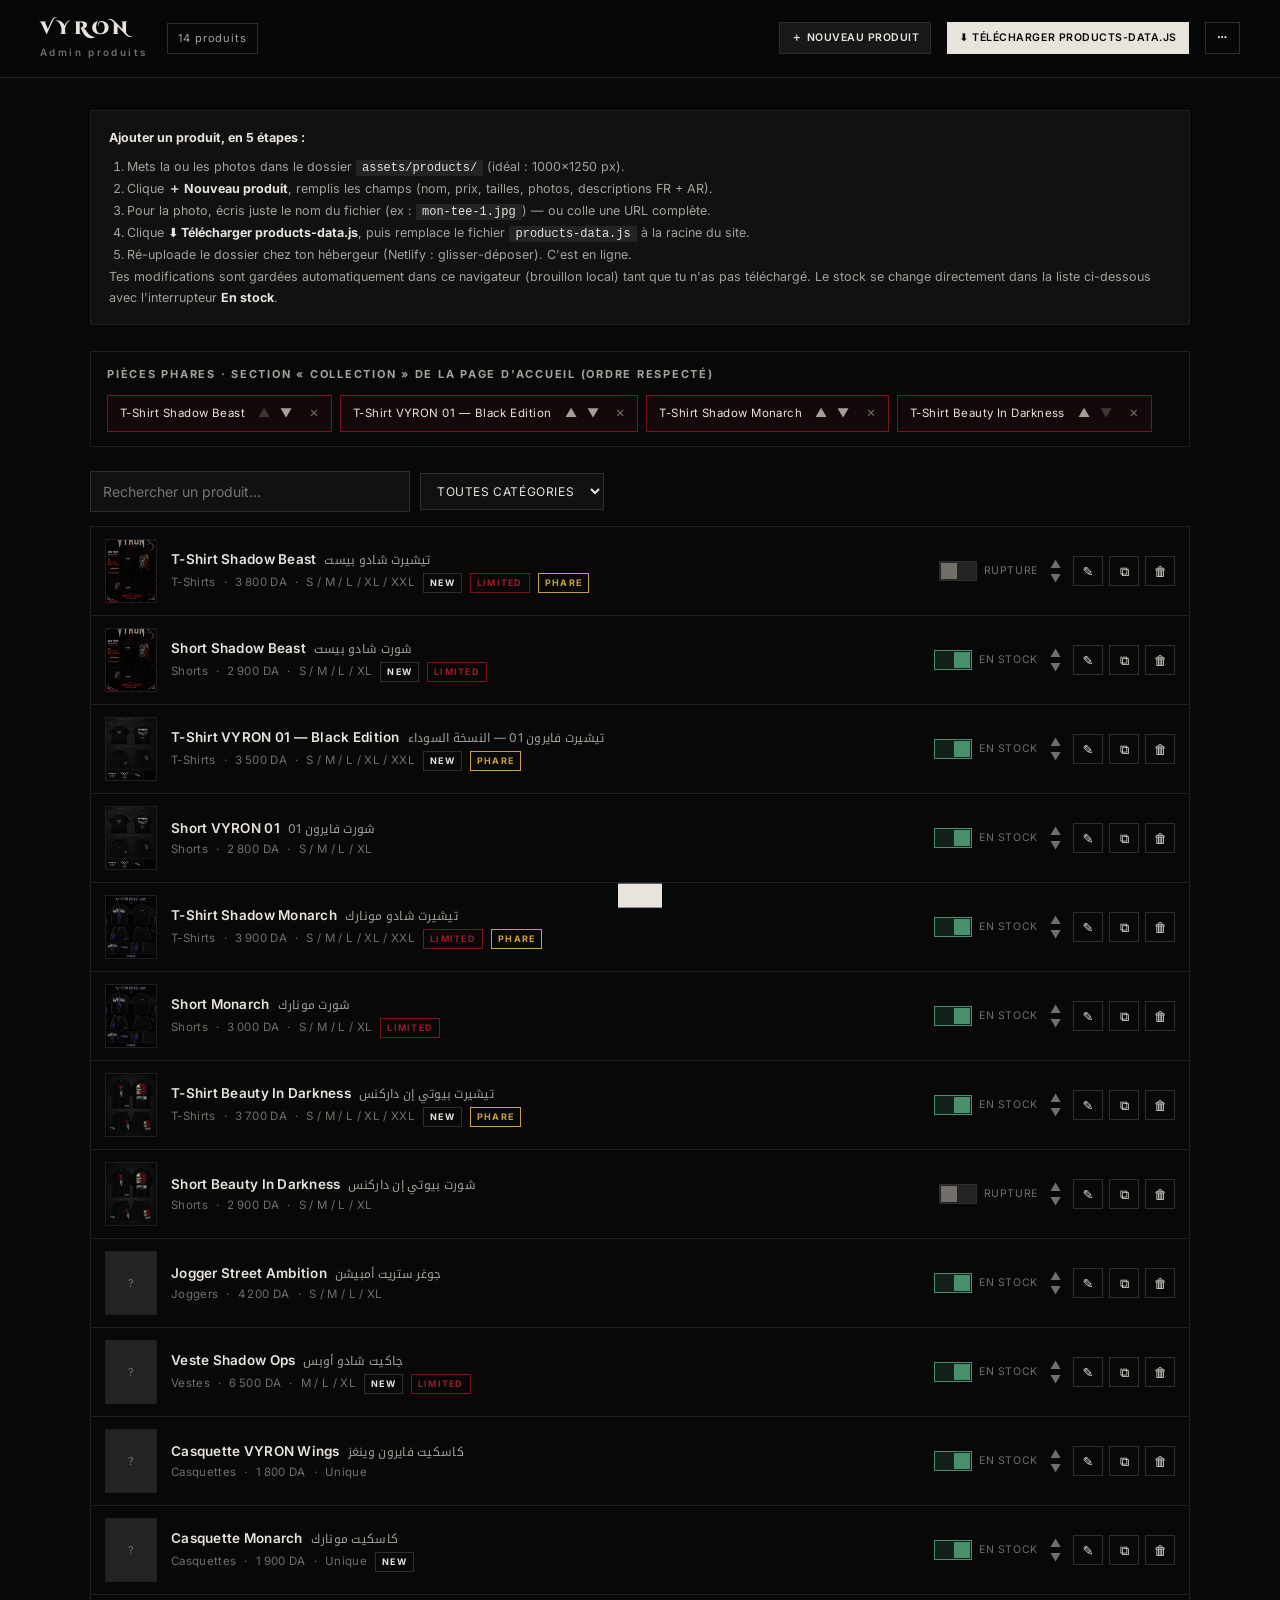
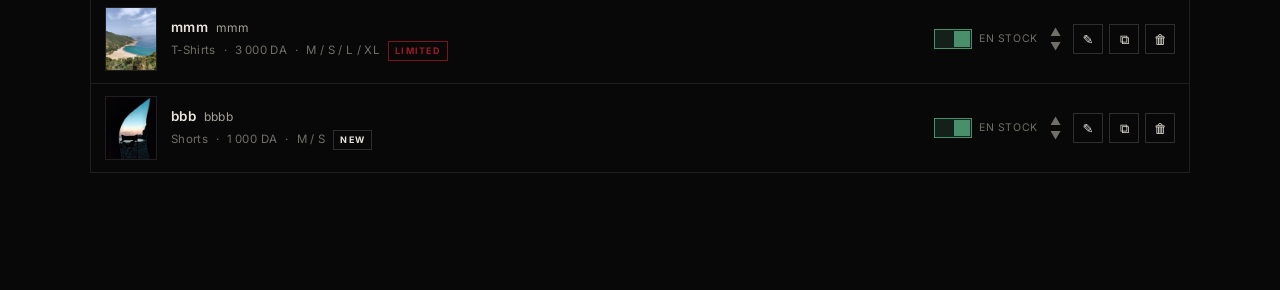
==== admin.html @ 7d384be3 "the first setup of our website" ====
<!DOCTYPE html>
<html lang="fr" dir="ltr">
<head>
<meta charset="UTF-8" />
<meta name="viewport" content="width=device-width, initial-scale=1.0" />
<meta name="robots" content="noindex, nofollow" />
<title>VYRON · Admin produits</title>
<link rel="preconnect" href="https://fonts.googleapis.com" />
<link rel="preconnect" href="https://fonts.gstatic.com" crossorigin />
<link href="https://fonts.googleapis.com/css2?family=Cinzel+Decorative:wght@900&family=Inter:wght@400;500;600;700&family=Noto+Kufi+Arabic:wght@400;600&display=swap" rel="stylesheet" />
<style>
:root{
  --black:#080808; --charcoal:#111; --charcoal-2:#181818; --charcoal-3:#232323;
  --line:#2e2e2e; --line-soft:#1f1f1f;
  --off-white:#e8e4dd; --dim:#a5a19a; --muted:#726f69;
  --blood:#7c1420; --blood-bright:#9b1b28;
  --ok:#4a8f6b; --warn:#c9a13b;
  --ease:cubic-bezier(.22,1,.36,1);
}
*,*::before,*::after{ box-sizing:border-box; margin:0; padding:0; }
body{ background:var(--black); color:var(--off-white); font-family:"Inter","Noto Kufi Arabic",system-ui,sans-serif; font-size:14px; line-height:1.55; -webkit-font-smoothing:antialiased; }
::-webkit-scrollbar{ width:10px; height:10px; }
::-webkit-scrollbar-track{ background:var(--black); }
::-webkit-scrollbar-thumb{ background:var(--charcoal-3); border:2px solid var(--black); }
a{ color:inherit; }
button{ font:inherit; color:inherit; cursor:pointer; background:none; border:none; }
input,select,textarea{ font:inherit; }
img{ display:block; max-width:100%; }

/* ---- boutons ---- */
.btn{ display:inline-flex; align-items:center; gap:8px; padding:10px 16px; border:1px solid var(--line); background:var(--charcoal-2); color:var(--off-white); font-size:12px; font-weight:600; letter-spacing:.06em; text-transform:uppercase; transition:border-color .2s, background .2s; white-space:nowrap; }
.btn:hover{ border-color:var(--blood-bright); }
.btn--solid{ background:var(--off-white); color:var(--black); border-color:var(--off-white); }
.btn--solid:hover{ background:var(--blood); border-color:var(--blood); color:#fff; }
.btn--blood{ background:var(--blood); border-color:var(--blood); color:#fff; }
.btn--blood:hover{ background:var(--blood-bright); border-color:var(--blood-bright); }
.btn--sm{ padding:7px 11px; font-size:10.5px; letter-spacing:.05em; }
.btn--ghost{ background:transparent; }
.btn:disabled{ opacity:.4; cursor:not-allowed; }

/* ---- header ---- */
.topbar{ position:sticky; top:0; z-index:20; display:flex; align-items:center; gap:16px; flex-wrap:wrap; padding:16px clamp(16px,4vw,40px); background:rgba(8,8,8,.96); border-bottom:1px solid var(--line-soft); }
.brand{ font-family:"Cinzel Decorative",serif; font-weight:900; letter-spacing:.22em; font-size:1.1rem; padding-right:.22em; }
.brand span{ font-family:"Inter",sans-serif; font-weight:600; font-size:.62rem; letter-spacing:.24em; color:var(--muted); display:block; margin-top:2px; }
.topbar .spacer{ flex:1; }
.count-chip{ font-size:11px; letter-spacing:.08em; color:var(--dim); border:1px solid var(--line); padding:6px 10px; }
.dirty-chip{ font-size:10.5px; letter-spacing:.06em; color:var(--warn); border:1px solid var(--warn); padding:6px 10px; display:none; }
.dirty-chip.show{ display:inline-block; }

.wrap{ max-width:1180px; margin:0 auto; padding:clamp(18px,3vw,32px) clamp(16px,4vw,40px) 120px; }

/* ---- callout ---- */
.help{ border:1px solid var(--line-soft); background:var(--charcoal); padding:16px 18px; margin-bottom:26px; font-size:12.5px; color:var(--dim); line-height:1.7; }
.help b{ color:var(--off-white); }
.help ol{ margin:8px 0 0 18px; }
.help code{ background:var(--charcoal-3); padding:1px 6px; font-size:12px; color:var(--off-white); }

/* ---- featured strip ---- */
.feat-panel{ border:1px solid var(--line-soft); padding:14px 16px; margin-bottom:24px; }
.feat-panel h2{ font-size:11px; letter-spacing:.16em; text-transform:uppercase; color:var(--dim); margin-bottom:12px; }
.feat-chips{ display:flex; flex-wrap:wrap; gap:8px; }
.feat-chip{ display:flex; align-items:center; gap:8px; border:1px solid var(--blood); background:rgba(124,20,32,.1); padding:6px 8px 6px 12px; font-size:11.5px; letter-spacing:.04em; }
.feat-chip .ord{ display:flex; }
.feat-chip .ord button{ padding:2px 5px; color:var(--dim); font-size:12px; }
.feat-chip .ord button:hover{ color:var(--off-white); }
.feat-chip .rm{ color:var(--muted); padding:2px 4px; }
.feat-chip .rm:hover{ color:var(--blood-bright); }
.feat-empty{ font-size:12px; color:var(--muted); }

/* ---- toolbar ---- */
.list-tools{ display:flex; gap:10px; flex-wrap:wrap; align-items:center; margin-bottom:14px; }
.list-tools input[type=search]{ flex:1; min-width:180px; max-width:320px; padding:9px 12px; background:var(--charcoal); border:1px solid var(--line); color:var(--off-white); }
.list-tools select{ padding:9px 12px; background:var(--charcoal); border:1px solid var(--line); color:var(--off-white); text-transform:uppercase; font-size:12px; letter-spacing:.05em; }
input:focus,select:focus,textarea:focus{ outline:none; border-color:var(--blood-bright); }

/* ---- product list ---- */
.plist{ display:flex; flex-direction:column; border:1px solid var(--line-soft); }
.prow{ display:grid; grid-template-columns:52px 1fr auto; gap:14px; align-items:center; padding:12px 14px; border-bottom:1px solid var(--line-soft); }
.prow:last-child{ border-bottom:none; }
.prow:hover{ background:var(--charcoal); }
.prow__thumb{ width:52px; height:64px; background:var(--charcoal-3); border:1px solid var(--line-soft); position:relative; overflow:hidden; display:flex; align-items:center; justify-content:center; }
.prow__thumb::after{ content:"?"; font-size:11px; color:var(--muted); }
.prow__thumb img{ position:absolute; inset:0; width:100%; height:100%; object-fit:cover; background:var(--charcoal-3); }
.prow__main{ min-width:0; }
.prow__name{ font-weight:600; font-size:13.5px; letter-spacing:.02em; }
.prow__name .ar{ color:var(--dim); font-weight:400; margin-left:8px; font-size:12px; }
.prow__meta{ font-size:11.5px; color:var(--muted); letter-spacing:.03em; margin-top:3px; display:flex; gap:8px; flex-wrap:wrap; align-items:center; }
.tagpill{ font-size:9px; letter-spacing:.14em; text-transform:uppercase; font-weight:700; padding:2px 6px; border:1px solid var(--line); }
.tagpill--new{ color:var(--off-white); }
.tagpill--lim{ color:var(--blood-bright); border-color:var(--blood); }
.tagpill--feat{ color:var(--warn); border-color:var(--warn); }
.prow__actions{ display:flex; align-items:center; gap:6px; }

/* stock toggle */
.stock{ display:inline-flex; align-items:center; gap:7px; font-size:10.5px; letter-spacing:.06em; text-transform:uppercase; color:var(--muted); user-select:none; }
.switch{ width:38px; height:20px; border:1px solid var(--line); background:var(--charcoal-3); position:relative; transition:background .2s, border-color .2s; flex-shrink:0; }
.switch::after{ content:""; position:absolute; top:1px; left:1px; width:16px; height:16px; background:var(--muted); transition:transform .2s, background .2s; }
.switch.on{ border-color:var(--ok); background:rgba(74,143,107,.18); }
.switch.on::after{ transform:translateX(18px); background:var(--ok); }

.reorder{ display:flex; flex-direction:column; }
.reorder button{ padding:1px 6px; color:var(--muted); font-size:11px; line-height:1.1; }
.reorder button:hover{ color:var(--off-white); }
.icon-btn{ width:30px; height:30px; display:inline-flex; align-items:center; justify-content:center; border:1px solid var(--line); font-size:13px; }
.icon-btn:hover{ border-color:var(--blood-bright); }
.icon-btn.danger:hover{ border-color:var(--blood-bright); color:var(--blood-bright); }

.empty-list{ padding:50px 20px; text-align:center; color:var(--muted); letter-spacing:.05em; }

/* ---- editor modal ---- */
.modal{ position:fixed; inset:0; z-index:40; background:rgba(0,0,0,.72); display:none; align-items:flex-start; justify-content:center; padding:clamp(10px,3vw,40px); overflow-y:auto; }
.modal.show{ display:flex; }
.sheet{ background:var(--charcoal); border:1px solid var(--line); width:100%; max-width:760px; }
.sheet__head{ position:sticky; top:0; z-index:2; display:flex; align-items:center; justify-content:space-between; padding:16px 20px; background:var(--charcoal); border-bottom:1px solid var(--line-soft); }
.sheet__head h2{ font-size:13px; letter-spacing:.12em; text-transform:uppercase; }
.sheet__body{ padding:20px; }
.sheet__foot{ position:sticky; bottom:0; display:flex; gap:10px; justify-content:flex-end; padding:14px 20px; background:var(--charcoal); border-top:1px solid var(--line); }

fieldset{ border:none; margin-bottom:22px; }
legend{ font-size:10.5px; letter-spacing:.16em; text-transform:uppercase; color:var(--blood-bright); font-weight:700; margin-bottom:12px; width:100%; padding-bottom:8px; border-bottom:1px solid var(--line-soft); }
.grid2{ display:grid; grid-template-columns:1fr 1fr; gap:14px; }
.f{ margin-bottom:12px; }
.f > label{ display:block; font-size:10.5px; letter-spacing:.1em; text-transform:uppercase; color:var(--dim); font-weight:600; margin-bottom:6px; }
.f > label .req{ color:var(--blood-bright); }
.f input[type=text],.f input[type=number],.f select,.f textarea{ width:100%; padding:10px 12px; background:var(--charcoal-2); border:1px solid var(--line); color:var(--off-white); }
.f textarea{ min-height:64px; resize:vertical; }
.f .hint{ font-size:11px; color:var(--muted); margin-top:5px; line-height:1.5; }
.f.rtl input,.f.rtl textarea{ direction:rtl; text-align:right; font-family:"Noto Kufi Arabic","Inter",sans-serif; }
.f.err input,.f.err select,.f.err textarea{ border-color:var(--blood); }
.f .errmsg{ display:none; color:var(--blood-bright); font-size:11px; margin-top:5px; }
.f.err .errmsg{ display:block; }

.chips{ display:flex; flex-wrap:wrap; gap:8px; }
.chip{ padding:8px 14px; border:1px solid var(--line); color:var(--dim); font-size:12px; font-weight:600; letter-spacing:.04em; }
.chip.on{ background:var(--off-white); color:var(--black); border-color:var(--off-white); }

.toggles{ display:flex; flex-wrap:wrap; gap:18px; }
.tg{ display:inline-flex; align-items:center; gap:9px; font-size:12px; letter-spacing:.03em; user-select:none; }

/* image rows */
.imgrow{ display:grid; grid-template-columns:64px 1fr auto; gap:12px; align-items:center; margin-bottom:10px; }
.imgrow__prev{ width:64px; height:80px; background:var(--charcoal-3); border:1px solid var(--line-soft); position:relative; overflow:hidden; display:flex; align-items:center; justify-content:center; flex-shrink:0; }
.imgrow__prev::after{ content:attr(data-ph); font-size:8.5px; color:var(--blood-bright); text-align:center; letter-spacing:.04em; padding:3px; }
.imgrow__prev img{ position:absolute; inset:0; width:100%; height:100%; object-fit:cover; background:var(--charcoal-3); }
.imgrow input{ width:100%; padding:9px 11px; background:var(--charcoal-2); border:1px solid var(--line); color:var(--off-white); }
.imgrow__ctrl{ display:flex; gap:4px; }

/* live preview card */
.preview{ border:1px solid var(--line-soft); padding:16px; margin-top:6px; }
.preview h3{ font-size:10px; letter-spacing:.16em; text-transform:uppercase; color:var(--muted); margin-bottom:12px; }
.pcard{ width:220px; border:1px solid var(--line-soft); background:var(--charcoal-2); }
.pcard__media{ aspect-ratio:4/5; overflow:hidden; background:var(--charcoal-3); position:relative; }
.pcard__media img{ width:100%; height:100%; object-fit:cover; filter:grayscale(.25) brightness(.85); }
.pcard__badges{ position:absolute; top:10px; left:10px; display:flex; flex-direction:column; gap:5px; }
.pcard__b{ font-size:8px; letter-spacing:.16em; text-transform:uppercase; font-weight:700; padding:4px 7px; background:var(--black); border:1px solid var(--line); }
.pcard__b.lim{ color:var(--blood-bright); border-color:var(--blood); }
.pcard__body{ padding:14px; }
.pcard__cat{ font-size:9px; letter-spacing:.2em; text-transform:uppercase; color:var(--blood-bright); font-weight:600; }
.pcard__name{ font-size:13px; letter-spacing:.04em; text-transform:uppercase; margin:6px 0; }
.pcard__price{ font-size:12.5px; color:var(--dim); }

/* toast */
.toast{ position:fixed; left:50%; bottom:26px; transform:translate(-50%,140%); z-index:60; background:var(--off-white); color:var(--black); padding:12px 22px; font-size:11px; font-weight:700; letter-spacing:.1em; text-transform:uppercase; transition:transform .4s var(--ease); }
.toast.show{ transform:translate(-50%,0); }
.toast.bad{ background:var(--blood-bright); color:#fff; }

/* validation modal */
.vmodal{ position:fixed; inset:0; z-index:50; background:rgba(0,0,0,.75); display:none; align-items:center; justify-content:center; padding:20px; }
.vmodal.show{ display:flex; }
.vbox{ background:var(--charcoal); border:1px solid var(--blood); max-width:460px; width:100%; padding:24px; }
.vbox h3{ font-size:13px; letter-spacing:.1em; text-transform:uppercase; color:var(--blood-bright); margin-bottom:14px; }
.vbox ul{ margin:0 0 18px 18px; font-size:12.5px; color:var(--dim); line-height:1.8; }

.menu-wrap{ position:relative; }
.menu{ position:absolute; right:0; top:calc(100% + 6px); background:var(--charcoal); border:1px solid var(--line); min-width:230px; display:none; z-index:30; }
.menu.show{ display:block; }
.menu button{ display:block; width:100%; text-align:left; padding:11px 14px; font-size:12px; letter-spacing:.03em; border-bottom:1px solid var(--line-soft); }
.menu button:last-child{ border-bottom:none; }
.menu button:hover{ background:var(--charcoal-2); }
.menu button.danger{ color:var(--blood-bright); }

@media (max-width:640px){
  .prow{ grid-template-columns:44px 1fr; }
  .prow__actions{ grid-column:1/-1; justify-content:space-between; flex-wrap:wrap; }
  .grid2{ grid-template-columns:1fr; }
}
</style>
</head>
<body>

<div class="topbar">
  <div class="brand">VYRON<span>Admin produits</span></div>
  <span class="count-chip" id="count">0 produits</span>
  <span class="dirty-chip" id="dirty">Brouillon non téléchargé</span>
  <div class="spacer"></div>
  <button class="btn btn--sm" id="btnNew">＋ Nouveau produit</button>
  <button class="btn btn--solid btn--sm" id="btnDownload">⬇ Télécharger products-data.js</button>
  <div class="menu-wrap">
    <button class="btn btn--ghost btn--sm" id="btnMenu">⋯</button>
    <div class="menu" id="menu">
      <button id="mImport">Importer un fichier products-data.js…</button>
      <button id="mReloadFile">Repartir du fichier chargé</button>
      <button id="mClear" class="danger">Vider le brouillon local</button>
    </div>
  </div>
  <input type="file" id="fileInput" accept=".js,text/javascript" hidden />
</div>

<div class="wrap">

  <div class="help">
    <b>Ajouter un produit, en 5 étapes :</b>
    <ol>
      <li>Mets la ou les photos dans le dossier <code>assets/products/</code> (idéal : 1000×1250 px).</li>
      <li>Clique <b>＋ Nouveau produit</b>, remplis les champs (nom, prix, tailles, photos, descriptions FR + AR).</li>
      <li>Pour la photo, écris juste le nom du fichier (ex&nbsp;: <code>mon-tee-1.jpg</code>) — ou colle une URL complète.</li>
      <li>Clique <b>⬇ Télécharger products-data.js</b>, puis remplace le fichier <code>products-data.js</code> à la racine du site.</li>
      <li>Ré-uploade le dossier chez ton hébergeur (Netlify : glisser-déposer). C'est en ligne.</li>
    </ol>
    Tes modifications sont gardées automatiquement dans ce navigateur (brouillon local) tant que tu n'as pas téléchargé.
    Le stock se change directement dans la liste ci-dessous avec l'interrupteur <b>En stock</b>.
  </div>

  <div class="feat-panel">
    <h2>Pièces phares · section « Collection » de la page d'accueil (ordre respecté)</h2>
    <div class="feat-chips" id="featChips"></div>
  </div>

  <div class="list-tools">
    <input type="search" id="search" placeholder="Rechercher un produit…" />
    <select id="catFilter">
      <option value="">Toutes catégories</option>
      <option value="tshirts">T-Shirts</option>
      <option value="shorts">Shorts</option>
      <option value="joggers">Joggers</option>
      <option value="jackets">Vestes</option>
      <option value="caps">Casquettes</option>
    </select>
  </div>

  <div class="plist" id="plist"></div>
</div>

<!-- ÉDITEUR -->
<div class="modal" id="editor">
  <div class="sheet">
    <div class="sheet__head">
      <h2 id="editorTitle">Nouveau produit</h2>
      <button class="icon-btn" id="editorClose" aria-label="Fermer">✕</button>
    </div>
    <div class="sheet__body">

      <fieldset>
        <legend>Identité</legend>
        <div class="grid2">
          <div class="f" data-f="name-fr">
            <label>Nom (français) <span class="req">*</span></label>
            <input type="text" id="in-name-fr" />
            <div class="errmsg">Obligatoire.</div>
          </div>
          <div class="f rtl" data-f="name-ar">
            <label>الاسم (بالعربية) <span class="req">*</span></label>
            <input type="text" id="in-name-ar" dir="rtl" />
            <div class="errmsg">مطلوب.</div>
          </div>
        </div>
        <div class="f" data-f="id">
          <label>Identifiant (slug) <span class="req">*</span></label>
          <input type="text" id="in-id" />
          <div class="hint">Généré depuis le nom. Lettres minuscules, chiffres et tirets. Doit être unique. Ne le change plus une fois le produit en ligne.</div>
          <div class="errmsg">Identifiant vide ou déjà utilisé.</div>
        </div>
      </fieldset>

      <fieldset>
        <legend>Prix &amp; catégorie</legend>
        <div class="grid2">
          <div class="f" data-f="price">
            <label>Prix (DA) <span class="req">*</span></label>
            <input type="number" id="in-price" min="0" step="50" />
            <div class="errmsg">Prix invalide.</div>
          </div>
          <div class="f" data-f="category">
            <label>Catégorie <span class="req">*</span></label>
            <select id="in-category">
              <option value="tshirts">T-Shirts</option>
              <option value="shorts">Shorts</option>
              <option value="joggers">Joggers</option>
              <option value="jackets">Vestes</option>
              <option value="caps">Casquettes</option>
            </select>
          </div>
        </div>
      </fieldset>

      <fieldset>
        <legend>Tailles disponibles <span class="req" style="color:var(--blood-bright)">*</span></legend>
        <div class="chips" id="sizeChips"></div>
        <div class="f" style="margin-top:12px;max-width:260px">
          <label>Ajouter une taille sur mesure</label>
          <input type="text" id="in-size-custom" placeholder="ex : XXXL, 42, Taille unique" />
          <div class="hint">Entrée pour ajouter.</div>
        </div>
        <div class="errmsg" id="size-err" style="display:none;color:var(--blood-bright);font-size:11px;margin-top:6px">Choisis au moins une taille.</div>
      </fieldset>

      <fieldset>
        <legend>Statut</legend>
        <div class="toggles">
          <label class="tg"><span class="switch" data-sw="inStock"></span> En stock</label>
          <label class="tg"><span class="switch" data-sw="isNew"></span> Badge « New »</label>
          <label class="tg"><span class="switch" data-sw="isLimited"></span> Badge « Limited »</label>
          <label class="tg"><span class="switch" data-sw="featured"></span> Pièce phare</label>
        </div>
      </fieldset>

      <fieldset>
        <legend>Photos <span class="req" style="color:var(--blood-bright)">*</span></legend>
        <div id="imgRows"></div>
        <button class="btn btn--sm btn--ghost" id="btnAddImg" type="button">＋ Ajouter une photo</button>
        <div class="hint" style="margin-top:8px">
          1<sup>re</sup> photo = image principale. Écris le nom du fichier présent dans <code style="background:var(--charcoal-3);padding:1px 5px">assets/products/</code>
          (ex : <code style="background:var(--charcoal-3);padding:1px 5px">shadow-1.jpg</code>) ou colle une URL <code style="background:var(--charcoal-3);padding:1px 5px">https://…</code>
        </div>
        <div class="errmsg" id="img-err" style="display:none;color:var(--blood-bright);font-size:11px;margin-top:6px">Ajoute au moins une photo.</div>
      </fieldset>

      <fieldset>
        <legend>Descriptions</legend>
        <div class="grid2">
          <div class="f" data-f="desc-fr">
            <label>Description (français) <span class="req">*</span></label>
            <textarea id="in-desc-fr"></textarea>
            <div class="errmsg">Obligatoire.</div>
          </div>
          <div class="f rtl" data-f="desc-ar">
            <label>الوصف (بالعربية) <span class="req">*</span></label>
            <textarea id="in-desc-ar" dir="rtl"></textarea>
            <div class="errmsg">مطلوب.</div>
          </div>
        </div>
        <div class="grid2">
          <div class="f">
            <label>Matière &amp; entretien (FR)</label>
            <textarea id="in-mat-fr"></textarea>
          </div>
          <div class="f rtl">
            <label>الخامة والعناية (AR)</label>
            <textarea id="in-mat-ar" dir="rtl"></textarea>
          </div>
        </div>
        <div class="grid2">
          <div class="f">
            <label>Note guide des tailles (FR)</label>
            <textarea id="in-sg-fr"></textarea>
          </div>
          <div class="f rtl">
            <label>ملاحظة دليل المقاسات (AR)</label>
            <textarea id="in-sg-ar" dir="rtl"></textarea>
          </div>
        </div>
      </fieldset>

      <div class="preview">
        <h3>Aperçu sur la boutique</h3>
        <div class="pcard" id="pcard">
          <div class="pcard__media">
            <div class="pcard__badges" id="pcardBadges"></div>
            <img id="pcardImg" alt="" />
          </div>
          <div class="pcard__body">
            <div class="pcard__cat" id="pcardCat">—</div>
            <div class="pcard__name" id="pcardName">—</div>
            <div class="pcard__price" id="pcardPrice">—</div>
          </div>
        </div>
      </div>

    </div>
    <div class="sheet__foot">
      <button class="btn btn--ghost" id="editorCancel">Annuler</button>
      <button class="btn btn--solid" id="editorSave">Enregistrer le produit</button>
    </div>
  </div>
</div>

<!-- VALIDATION -->
<div class="vmodal" id="vmodal">
  <div class="vbox">
    <h3>Impossible de télécharger — corrige d'abord :</h3>
    <ul id="vlist"></ul>
    <div style="text-align:right"><button class="btn btn--sm" id="vclose">Compris</button></div>
  </div>
</div>

<div class="toast" id="toast"></div>

<!-- Catalogue en cours (sert de point de départ) -->
<script src="products-data.js"></script>
<script>
(function(){
"use strict";

/* ============ CONSTANTES ============ */
var LS_KEY = "vyron_admin_v2";
var CAT_LABELS = { tshirts:"T-Shirts", shorts:"Shorts", joggers:"Joggers", jackets:"Vestes", caps:"Casquettes" };
var SIZE_PRESET = ["S","M","L","XL","XXL","Unique"];
var IMG_DIR = "assets/products/";

/* ============ ÉTAT ============ */
var products = [];
var featured = [];
var dirty = false;
var editIndex = -1;        // -1 = nouveau
var draft = null;          // produit en cours d'édition

var $ = function(s, c){ return (c||document).querySelector(s); };
var $$ = function(s, c){ return Array.prototype.slice.call((c||document).querySelectorAll(s)); };

/* ============ HELPERS ============ */
function clone(o){ return JSON.parse(JSON.stringify(o)); }

function slugify(s){
  return (s||"").toString().toLowerCase()
    .normalize("NFD").replace(/[̀-ͯ]/g,"")
    .replace(/[^a-z0-9]+/g,"-").replace(/^-+|-+$/g,"").replace(/-{2,}/g,"-");
}

function money(n){ return new Intl.NumberFormat("fr-DZ").format(n||0) + " DA"; }

/* Résout une valeur d'image (nom de fichier -> chemin assets/, sinon tel quel) */
function resolveImg(v){
  v = (v||"").trim();
  if (!v) return "";
  if (/^(https?:)?\/\//i.test(v) || /^data:/i.test(v) || v.charAt(0) === "/") return v;
  if (v.indexOf("assets/") === 0) return v;
  return IMG_DIR + v;
}
/* Forme courte pour l'affichage dans le champ (retire assets/products/) */
function shortImg(v){
  v = (v||"").trim();
  return v.indexOf(IMG_DIR) === 0 ? v.slice(IMG_DIR.length) : v;
}

function toast(msg, bad){
  var t = $("#toast");
  t.textContent = msg;
  t.className = "toast show" + (bad ? " bad" : "");
  clearTimeout(t._t);
  t._t = setTimeout(function(){ t.className = "toast"; }, 2600);
}

function markDirty(){
  dirty = true;
  $("#dirty").classList.add("show");
}

function save(){
  try{ localStorage.setItem(LS_KEY, JSON.stringify({ products: products, featured: featured })); }catch(e){}
}

/* ============ CHARGEMENT ============ */
function seedFromFile(){
  var p = Array.isArray(window.VYRON_PRODUCTS) ? clone(window.VYRON_PRODUCTS) : [];
  var f = Array.isArray(window.VYRON_FEATURED) ? clone(window.VYRON_FEATURED) : [];
  return { products: p, featured: f };
}

function load(){
  var stored = null;
  try{ stored = JSON.parse(localStorage.getItem(LS_KEY)); }catch(e){}
  if (stored && Array.isArray(stored.products)){
    products = stored.products;
    featured = Array.isArray(stored.featured) ? stored.featured : [];
    // brouillon local présent = signale-le, sans armer l'alerte de fermeture
    $("#dirty").classList.add("show");
  } else {
    var seed = seedFromFile();
    products = seed.products;
    featured = seed.featured;
  }
  cleanFeatured();
}

function cleanFeatured(){
  var ids = products.map(function(p){ return p.id; });
  featured = featured.filter(function(id){ return ids.indexOf(id) !== -1; });
}

/* ============ RENDU LISTE ============ */
function render(){
  cleanFeatured();
  $("#count").textContent = products.length + (products.length > 1 ? " produits" : " produit");
  renderFeatured();
  renderList();
  save();
}

function renderFeatured(){
  var box = $("#featChips");
  if (!featured.length){
    box.innerHTML = '<span class="feat-empty">Aucune pièce phare. Active « Pièce phare » sur un produit.</span>';
    return;
  }
  box.innerHTML = featured.map(function(id, i){
    var p = products.find(function(x){ return x.id === id; });
    var name = p ? (p.name.fr || p.id) : id;
    return '<span class="feat-chip" data-id="'+esc(id)+'">' +
      '<span>'+esc(name)+'</span>' +
      '<span class="ord">' +
        '<button data-fmove="-1" title="Monter"'+(i===0?' disabled style="opacity:.3"':'')+'>▲</button>' +
        '<button data-fmove="1" title="Descendre"'+(i===featured.length-1?' disabled style="opacity:.3"':'')+'>▼</button>' +
      '</span>' +
      '<button class="rm" data-frm title="Retirer">✕</button>' +
    '</span>';
  }).join("");
}

function renderList(){
  var q = $("#search").value.trim().toLowerCase();
  var cat = $("#catFilter").value;
  var list = $("#plist");

  var rows = products.map(function(p, idx){ return { p:p, idx:idx }; }).filter(function(o){
    var p = o.p;
    if (cat && p.category !== cat) return false;
    if (q){
      var hay = (p.name.fr + " " + p.name.ar + " " + p.id).toLowerCase();
      if (hay.indexOf(q) === -1) return false;
    }
    return true;
  });

  if (!rows.length){
    list.innerHTML = '<div class="empty-list">' + (products.length ? "Aucun produit ne correspond." : "Aucun produit. Clique « ＋ Nouveau produit ».") + '</div>';
    return;
  }

  list.innerHTML = rows.map(function(o){
    var p = o.p, idx = o.idx;
    var img = p.images && p.images[0] ? resolveImg(p.images[0]) : "";
    var thumb = '<div class="prow__thumb">' +
      (img ? '<img src="'+esc(img)+'" alt="" onerror="this.remove()">' : '') +
    '</div>';
    var tags = "";
    if (p.isNew) tags += '<span class="tagpill tagpill--new">New</span>';
    if (p.isLimited) tags += '<span class="tagpill tagpill--lim">Limited</span>';
    if (featured.indexOf(p.id) !== -1) tags += '<span class="tagpill tagpill--feat">Phare</span>';
    return '<div class="prow" data-idx="'+idx+'">' +
      thumb +
      '<div class="prow__main">' +
        '<div class="prow__name">'+esc(p.name.fr || "(sans nom)")+'<span class="ar">'+esc(p.name.ar||"")+'</span></div>' +
        '<div class="prow__meta">' +
          '<span>'+esc(CAT_LABELS[p.category] || p.category)+'</span>' +
          '<span>·</span><span>'+money(p.price)+'</span>' +
          '<span>·</span><span>'+((p.sizes||[]).join(" / ")||"—")+'</span>' +
          tags +
        '</div>' +
      '</div>' +
      '<div class="prow__actions">' +
        '<label class="stock"><span class="switch '+(p.inStock?"on":"")+'" data-stock="'+idx+'"></span>'+(p.inStock?"En stock":"Rupture")+'</label>' +
        '<span class="reorder"><button data-move="-1" data-idx="'+idx+'" title="Monter">▲</button><button data-move="1" data-idx="'+idx+'" title="Descendre">▼</button></span>' +
        '<button class="icon-btn" data-edit="'+idx+'" title="Éditer">✎</button>' +
        '<button class="icon-btn" data-dup="'+idx+'" title="Dupliquer">⧉</button>' +
        '<button class="icon-btn danger" data-del="'+idx+'" title="Supprimer">🗑</button>' +
      '</div>' +
    '</div>';
  }).join("");
}

function esc(s){
  return String(s == null ? "" : s).replace(/[&<>"']/g, function(c){
    return { "&":"&amp;","<":"&lt;",">":"&gt;",'"':"&quot;","'":"&#39;" }[c];
  });
}

/* ============ ÉDITEUR ============ */
function blankProduct(){
  return {
    id:"", category:"tshirts", price:0,
    images:[""], sizes:["M"],
    inStock:true, isNew:true, isLimited:false,
    name:{fr:"",ar:""}, description:{fr:"",ar:""},
    material:{fr:"",ar:""}, sizeGuideNote:{fr:"",ar:""}
  };
}

function openEditor(idx){
  editIndex = (typeof idx === "number") ? idx : -1;
  draft = editIndex === -1 ? blankProduct() : clone(products[editIndex]);
  if (!draft.images || !draft.images.length) draft.images = [""];
  if (!draft.sizes) draft.sizes = [];
  draft._featured = editIndex !== -1 && featured.indexOf(draft.id) !== -1;
  draft._idTouched = editIndex !== -1;

  $("#editorTitle").textContent = editIndex === -1 ? "Nouveau produit" : "Modifier : " + (draft.name.fr || draft.id);

  $("#in-name-fr").value = draft.name.fr;
  $("#in-name-ar").value = draft.name.ar;
  $("#in-id").value = draft.id;
  $("#in-price").value = draft.price || "";
  $("#in-category").value = draft.category;
  $("#in-desc-fr").value = draft.description.fr;
  $("#in-desc-ar").value = draft.description.ar;
  $("#in-mat-fr").value = draft.material.fr;
  $("#in-mat-ar").value = draft.material.ar;
  $("#in-sg-fr").value = draft.sizeGuideNote.fr;
  $("#in-sg-ar").value = draft.sizeGuideNote.ar;
  $("#in-size-custom").value = "";

  clearErrors();
  renderSizeChips();
  renderImgRows();
  renderSwitches();
  updatePreview();

  $("#editor").classList.add("show");
  document.body.style.overflow = "hidden";
  $("#editor").scrollTop = 0;
  $("#in-name-fr").focus();
}

function closeEditor(){
  $("#editor").classList.remove("show");
  document.body.style.overflow = "";
  draft = null;
}

function renderSwitches(){
  $$("#editor .switch[data-sw]").forEach(function(sw){
    var k = sw.getAttribute("data-sw");
    var on = k === "featured" ? draft._featured : draft[k];
    sw.classList.toggle("on", !!on);
  });
}

function renderSizeChips(){
  var all = SIZE_PRESET.slice();
  draft.sizes.forEach(function(s){ if (all.indexOf(s) === -1) all.push(s); });
  $("#sizeChips").innerHTML = all.map(function(s){
    return '<button type="button" class="chip '+(draft.sizes.indexOf(s)!==-1?"on":"")+'" data-size="'+esc(s)+'">'+esc(s)+'</button>';
  }).join("");
}

function renderImgRows(){
  $("#imgRows").innerHTML = draft.images.map(function(v, i){
    var resolved = resolveImg(v);
    var prev = '<div class="imgrow__prev" data-ph="'+(resolved?"introuvable":"vide")+'">' +
      (resolved ? '<img src="'+esc(resolved)+'" alt="" onerror="this.remove()">' : '') +
    '</div>';
    return '<div class="imgrow" data-i="'+i+'">' +
      prev +
      '<input type="text" value="'+esc(shortImg(v))+'" data-imginput="'+i+'" placeholder="nom-fichier.jpg  ou  https://…" />' +
      '<div class="imgrow__ctrl">' +
        '<button class="icon-btn" data-imgmove="-1" data-i="'+i+'" title="Monter"'+(i===0?' disabled style="opacity:.3"':'')+'>▲</button>' +
        '<button class="icon-btn" data-imgmove="1" data-i="'+i+'" title="Descendre"'+(i===draft.images.length-1?' disabled style="opacity:.3"':'')+'>▼</button>' +
        '<button class="icon-btn danger" data-imgdel="'+i+'" title="Retirer"'+(draft.images.length<=1?' disabled style="opacity:.3"':'')+'>✕</button>' +
      '</div>' +
    '</div>';
  }).join("");
}

function updatePreview(){
  syncDraftFromInputs();
  $("#pcardCat").textContent = CAT_LABELS[draft.category] || draft.category;
  $("#pcardName").textContent = draft.name.fr || "(nom du produit)";
  $("#pcardPrice").textContent = money(draft.price);
  var badges = "";
  if (!draft.inStock) badges += '<span class="pcard__b">Rupture</span>';
  if (draft.isNew) badges += '<span class="pcard__b">New</span>';
  if (draft.isLimited) badges += '<span class="pcard__b lim">Limited</span>';
  $("#pcardBadges").innerHTML = badges;
  var img = resolveImg(draft.images[0]);
  var el = $("#pcardImg");
  if (img){
    el.style.display = "block";
    el.onerror = function(){ el.style.display = "none"; };
    el.src = img;
  } else {
    el.removeAttribute("src"); el.style.display = "none";
  }
}

/* Lit les champs texte -> draft (sans toucher sizes/images/switches déjà gérés à part) */
function syncDraftFromInputs(){
  draft.name.fr = $("#in-name-fr").value.trim();
  draft.name.ar = $("#in-name-ar").value.trim();
  draft.id = $("#in-id").value.trim();
  draft.price = parseInt($("#in-price").value, 10) || 0;
  draft.category = $("#in-category").value;
  draft.description.fr = $("#in-desc-fr").value.trim();
  draft.description.ar = $("#in-desc-ar").value.trim();
  draft.material.fr = $("#in-mat-fr").value.trim();
  draft.material.ar = $("#in-mat-ar").value.trim();
  draft.sizeGuideNote.fr = $("#in-sg-fr").value.trim();
  draft.sizeGuideNote.ar = $("#in-sg-ar").value.trim();
  // images depuis les inputs
  $$("#imgRows input[data-imginput]").forEach(function(inp){
    var i = parseInt(inp.getAttribute("data-imginput"), 10);
    draft.images[i] = inp.value.trim();
  });
}

function clearErrors(){
  $$("#editor .f").forEach(function(f){ f.classList.remove("err"); });
  $("#size-err").style.display = "none";
  $("#img-err").style.display = "none";
}

function validateDraft(){
  syncDraftFromInputs();
  var errs = [];
  var setErr = function(sel){ var f = $('[data-f="'+sel+'"]'); if (f) f.classList.add("err"); };

  if (!draft.name.fr){ setErr("name-fr"); errs.push("Nom FR manquant"); }
  if (!draft.name.ar){ setErr("name-ar"); errs.push("Nom AR manquant"); }
  if (!draft.id){ setErr("id"); errs.push("Identifiant manquant"); }
  else {
    var dup = products.some(function(p, i){ return p.id === draft.id && i !== editIndex; });
    if (dup){ setErr("id"); errs.push("Identifiant « "+draft.id+" » déjà utilisé"); }
  }
  if (!(draft.price > 0)){ setErr("price"); errs.push("Prix invalide"); }
  if (!draft.sizes.length){ $("#size-err").style.display = "block"; errs.push("Aucune taille sélectionnée"); }
  var imgs = draft.images.map(function(s){ return s.trim(); }).filter(Boolean);
  if (!imgs.length){ $("#img-err").style.display = "block"; errs.push("Aucune photo"); }
  if (!draft.description.fr){ setErr("desc-fr"); errs.push("Description FR manquante"); }
  if (!draft.description.ar){ setErr("desc-ar"); errs.push("Description AR manquante"); }

  return errs;
}

function saveDraft(){
  var errs = validateDraft();
  if (errs.length){ toast("Corrige les champs en rouge", true); return; }

  // nettoyage final
  draft.images = draft.images.map(function(s){ return resolveImg(s); }).filter(Boolean);
  var featFlag = draft._featured;
  var oldId = editIndex !== -1 ? products[editIndex].id : null;
  delete draft._featured;
  delete draft._idTouched;

  if (editIndex === -1){
    products.push(draft);
  } else {
    products[editIndex] = draft;
    // si l'id a changé, répercuter dans featured
    if (oldId && oldId !== draft.id){
      var fi = featured.indexOf(oldId);
      if (fi !== -1) featured[fi] = draft.id;
    }
  }
  // pièce phare
  var idx = featured.indexOf(draft.id);
  if (featFlag && idx === -1) featured.push(draft.id);
  if (!featFlag && idx !== -1) featured.splice(idx, 1);

  markDirty();
  render();
  closeEditor();
  toast(editIndex === -1 ? "Produit ajouté" : "Produit enregistré");
}

/* ============ TÉLÉCHARGEMENT ============ */
function buildFile(){
  var head =
"/* =====================================================================\n" +
"   VYRON — CATALOGUE PRODUITS\n" +
"   Généré par admin.html le " + new Date().toLocaleString("fr-FR") + "\n" +
"   Pour publier : place ce fichier à la racine du site (à côté de\n" +
"   index.html), puis ré-uploade le dossier chez ton hébergeur.\n" +
"   ===================================================================== */\n\n";
  return head +
    "window.VYRON_PRODUCTS = " + JSON.stringify(products, null, 2) + ";\n\n" +
    "window.VYRON_FEATURED = " + JSON.stringify(featured) + ";\n";
}

function validateAll(){
  var problems = [];
  var seen = {};
  products.forEach(function(p, i){
    var label = (p.name && p.name.fr) || p.id || ("produit #" + (i+1));
    if (!p.id) problems.push(label + " : identifiant manquant");
    else if (seen[p.id]) problems.push("identifiant en double : « " + p.id + " »");
    seen[p.id] = true;
    if (!p.name || !p.name.fr) problems.push(label + " : nom FR manquant");
    if (!p.name || !p.name.ar) problems.push(label + " : nom AR manquant");
    if (!(p.price > 0)) problems.push(label + " : prix invalide");
    if (!p.sizes || !p.sizes.length) problems.push(label + " : aucune taille");
    if (!p.images || !p.images.filter(Boolean).length) problems.push(label + " : aucune photo");
    if (!p.description || !p.description.fr) problems.push(label + " : description FR manquante");
    if (!p.description || !p.description.ar) problems.push(label + " : description AR manquante");
    if (["tshirts","shorts","joggers","jackets","caps"].indexOf(p.category) === -1)
      problems.push(label + " : catégorie inconnue (" + p.category + ")");
  });
  return problems;
}

function download(){
  if (!products.length){ toast("Aucun produit à exporter", true); return; }
  var problems = validateAll();
  if (problems.length){
    $("#vlist").innerHTML = problems.slice(0, 30).map(function(p){ return "<li>" + esc(p) + "</li>"; }).join("");
    $("#vmodal").classList.add("show");
    return;
  }
  var blob = new Blob([buildFile()], { type: "text/javascript;charset=utf-8" });
  var url = URL.createObjectURL(blob);
  var a = document.createElement("a");
  a.href = url; a.download = "products-data.js";
  document.body.appendChild(a); a.click(); document.body.removeChild(a);
  setTimeout(function(){ URL.revokeObjectURL(url); }, 1000);
  dirty = false;
  $("#dirty").classList.remove("show");
  toast("Fichier téléchargé — remplace products-data.js");
}

/* ============ IMPORT ============ */
function importFile(text){
  var sandbox = {};
  try{
    (new Function("window", text + "\n;return window;"))(sandbox);
  }catch(e){
    toast("Fichier illisible : " + e.message, true); return;
  }
  if (!Array.isArray(sandbox.VYRON_PRODUCTS)){
    toast("Ce fichier ne contient pas window.VYRON_PRODUCTS", true); return;
  }
  products = clone(sandbox.VYRON_PRODUCTS);
  featured = Array.isArray(sandbox.VYRON_FEATURED) ? clone(sandbox.VYRON_FEATURED) : [];
  markDirty();
  render();
  toast(products.length + " produits importés");
}

/* ============ ÉVÉNEMENTS ============ */
function bind(){

  $("#btnNew").addEventListener("click", function(){ openEditor(); });
  $("#btnDownload").addEventListener("click", download);

  // menu
  var menu = $("#menu");
  $("#btnMenu").addEventListener("click", function(e){ e.stopPropagation(); menu.classList.toggle("show"); });
  document.addEventListener("click", function(){ menu.classList.remove("show"); });
  menu.addEventListener("click", function(e){ e.stopPropagation(); });
  $("#mImport").addEventListener("click", function(){ menu.classList.remove("show"); $("#fileInput").click(); });
  $("#fileInput").addEventListener("change", function(e){
    var f = e.target.files[0]; if (!f) return;
    var r = new FileReader();
    r.onload = function(){ importFile(String(r.result)); };
    r.readAsText(f);
    e.target.value = "";
  });
  $("#mReloadFile").addEventListener("click", function(){
    menu.classList.remove("show");
    if (!confirm("Recharger depuis products-data.js et perdre le brouillon local en cours ?")) return;
    var seed = seedFromFile();
    products = seed.products; featured = seed.featured;
    dirty = false; $("#dirty").classList.remove("show");
    render(); toast("Rechargé depuis le fichier");
  });
  $("#mClear").addEventListener("click", function(){
    menu.classList.remove("show");
    if (!confirm("Vider complètement le brouillon local ? Le fichier products-data.js n'est pas touché.")) return;
    try{ localStorage.removeItem(LS_KEY); }catch(e){}
    location.reload();
  });

  // recherche / filtre
  $("#search").addEventListener("input", renderList);
  $("#catFilter").addEventListener("change", renderList);

  // liste (délégation)
  $("#plist").addEventListener("click", function(e){
    var t = e.target.closest("button, .switch"); if (!t) return;

    if (t.hasAttribute("data-stock")){
      var i = +t.getAttribute("data-stock");
      products[i].inStock = !products[i].inStock;
      markDirty(); render(); return;
    }
    if (t.hasAttribute("data-move")){
      var idx = +t.getAttribute("data-idx");
      var dir = +t.getAttribute("data-move");
      var j = idx + dir;
      if (j < 0 || j >= products.length) return;
      var tmp = products[idx]; products[idx] = products[j]; products[j] = tmp;
      markDirty(); render(); return;
    }
    if (t.hasAttribute("data-edit")){ openEditor(+t.getAttribute("data-edit")); return; }
    if (t.hasAttribute("data-dup")){
      var src = products[+t.getAttribute("data-dup")];
      var copy = clone(src);
      copy.id = uniqueId(src.id + "-copie");
      copy.name = { fr: src.name.fr + " (copie)", ar: src.name.ar };
      copy.isNew = true;
      products.splice(+t.getAttribute("data-dup") + 1, 0, copy);
      markDirty(); render(); toast("Produit dupliqué"); return;
    }
    if (t.hasAttribute("data-del")){
      var di = +t.getAttribute("data-del");
      if (!confirm('Supprimer « ' + (products[di].name.fr || products[di].id) + ' » ?')) return;
      products.splice(di, 1);
      markDirty(); render(); toast("Produit supprimé"); return;
    }
  });

  // featured strip
  $("#featChips").addEventListener("click", function(e){
    var t = e.target.closest("button"); if (!t) return;
    var chip = t.closest(".feat-chip"); var id = chip.getAttribute("data-id");
    var i = featured.indexOf(id);
    if (t.hasAttribute("data-frm")){ featured.splice(i, 1); markDirty(); render(); return; }
    if (t.hasAttribute("data-fmove")){
      var j = i + (+t.getAttribute("data-fmove"));
      if (j < 0 || j >= featured.length) return;
      var tmp = featured[i]; featured[i] = featured[j]; featured[j] = tmp;
      markDirty(); render();
    }
  });

  // ---- éditeur ----
  $("#editorClose").addEventListener("click", closeEditor);
  $("#editorCancel").addEventListener("click", closeEditor);
  $("#editorSave").addEventListener("click", saveDraft);
  $("#editor").addEventListener("click", function(e){ if (e.target === e.currentTarget) closeEditor(); });
  document.addEventListener("keydown", function(e){ if (e.key === "Escape"){ closeEditor(); $("#vmodal").classList.remove("show"); } });

  // nom FR -> propose un id tant qu'il n'a pas été édité manuellement
  $("#in-name-fr").addEventListener("input", function(){
    if (!draft._idTouched){
      $("#in-id").value = slugify($("#in-name-fr").value);
    }
    updatePreview();
  });
  $("#in-id").addEventListener("input", function(){
    draft._idTouched = true;
    $("#in-id").value = $("#in-id").value.toLowerCase().replace(/[^a-z0-9-]/g, "");
  });

  ["in-name-ar","in-price","in-category","in-desc-fr","in-desc-ar","in-mat-fr","in-mat-ar","in-sg-fr","in-sg-ar"]
    .forEach(function(id){ $("#"+id).addEventListener("input", updatePreview); });

  // tailles
  $("#sizeChips").addEventListener("click", function(e){
    var b = e.target.closest("[data-size]"); if (!b) return;
    var s = b.getAttribute("data-size");
    var i = draft.sizes.indexOf(s);
    if (i === -1) draft.sizes.push(s); else draft.sizes.splice(i, 1);
    renderSizeChips();
    $("#size-err").style.display = "none";
  });
  $("#in-size-custom").addEventListener("keydown", function(e){
    if (e.key !== "Enter") return;
    e.preventDefault();
    var v = e.target.value.trim();
    if (v && draft.sizes.indexOf(v) === -1) draft.sizes.push(v);
    e.target.value = "";
    renderSizeChips();
  });

  // images
  $("#btnAddImg").addEventListener("click", function(){
    syncDraftFromInputs();
    draft.images.push("");
    renderImgRows();
  });
  $("#imgRows").addEventListener("click", function(e){
    var b = e.target.closest("button"); if (!b) return;
    syncDraftFromInputs();
    if (b.hasAttribute("data-imgdel")){
      draft.images.splice(+b.getAttribute("data-i"), 1);
      if (!draft.images.length) draft.images = [""];
      renderImgRows(); updatePreview(); return;
    }
    if (b.hasAttribute("data-imgmove")){
      var i = +b.getAttribute("data-i"); var j = i + (+b.getAttribute("data-imgmove"));
      if (j < 0 || j >= draft.images.length) return;
      var tmp = draft.images[i]; draft.images[i] = draft.images[j]; draft.images[j] = tmp;
      renderImgRows(); updatePreview();
    }
  });
  $("#imgRows").addEventListener("input", function(e){
    if (!e.target.matches("input[data-imginput]")) return;
    var i = +e.target.getAttribute("data-imginput");
    draft.images[i] = e.target.value.trim();
    // maj de l'aperçu de cette ligne
    var box = e.target.closest(".imgrow").querySelector(".imgrow__prev");
    var resolved = resolveImg(draft.images[i]);
    box.setAttribute("data-ph", resolved ? "introuvable" : "vide");
    box.innerHTML = "";
    if (resolved){
      var im = document.createElement("img");
      im.onerror = function(){ im.remove(); };
      im.src = resolved;
      box.appendChild(im);
    }
    if (i === 0) updatePreview();
  });

  // switches statut
  $$("#editor .switch[data-sw]").forEach(function(sw){
    sw.addEventListener("click", function(){
      var k = sw.getAttribute("data-sw");
      if (k === "featured") draft._featured = !draft._featured;
      else draft[k] = !draft[k];
      sw.classList.toggle("on");
      updatePreview();
    });
  });

  // validation modal
  $("#vclose").addEventListener("click", function(){ $("#vmodal").classList.remove("show"); });
  $("#vmodal").addEventListener("click", function(e){ if (e.target === e.currentTarget) $("#vmodal").classList.remove("show"); });

  // avertir si on quitte avec un brouillon non téléchargé
  window.addEventListener("beforeunload", function(e){
    if (dirty){ e.preventDefault(); e.returnValue = ""; }
  });
}

function uniqueId(base){
  base = slugify(base) || "produit";
  var id = base, n = 2;
  var exists = function(x){ return products.some(function(p){ return p.id === x; }); };
  while (exists(id)){ id = base + "-" + n; n++; }
  return id;
}

/* ============ INIT ============ */
if (!Array.isArray(window.VYRON_PRODUCTS)){
  document.querySelector(".help").insertAdjacentHTML("afterbegin",
    '<div style="color:var(--blood-bright);margin-bottom:10px"><b>products-data.js introuvable ou invalide.</b> ' +
    'Place admin.html dans le même dossier que products-data.js, ou importe un fichier via le menu ⋯.</div>');
}
load();
bind();
render();

})();
</script>
</body>
</html>
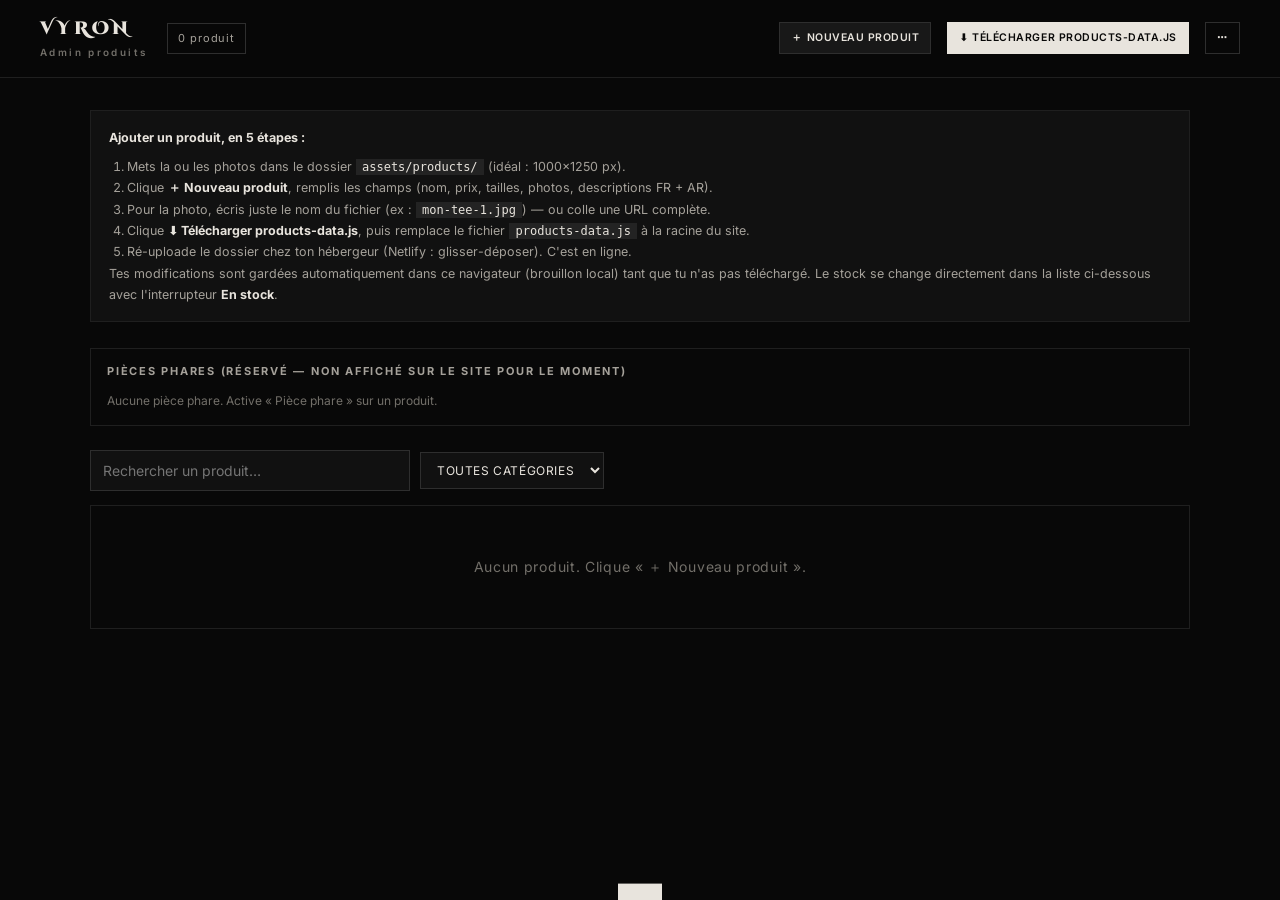
==== commit 22b1205b: "new changes" ====
--- a/admin.html
+++ b/admin.html
@@ -145,6 +145,11 @@
 .imgrow input{ width:100%; padding:9px 11px; background:var(--charcoal-2); border:1px solid var(--line); color:var(--off-white); }
 .imgrow__ctrl{ display:flex; gap:4px; }
 
+/* color rows */
+.colorrow{ display:flex; align-items:center; gap:10px; margin-bottom:10px; }
+.colorrow input[type=color]{ width:44px; height:38px; padding:2px; background:var(--charcoal-2); border:1px solid var(--line); cursor:pointer; flex-shrink:0; }
+.colorrow input[type=text]{ flex:1; padding:9px 11px; background:var(--charcoal-2); border:1px solid var(--line); color:var(--off-white); }
+
 /* live preview card */
 .preview{ border:1px solid var(--line-soft); padding:16px; margin-top:6px; }
 .preview h3{ font-size:10px; letter-spacing:.16em; text-transform:uppercase; color:var(--muted); margin-bottom:12px; }
@@ -222,7 +227,7 @@
   </div>
 
   <div class="feat-panel">
-    <h2>Pièces phares · section « Collection » de la page d'accueil (ordre respecté)</h2>
+    <h2>Pièces phares (réservé — non affiché sur le site pour le moment)</h2>
     <div class="feat-chips" id="featChips"></div>
   </div>
 
@@ -235,6 +240,7 @@
       <option value="joggers">Joggers</option>
       <option value="jackets">Vestes</option>
       <option value="caps">Casquettes</option>
+      <option value="backpacks">Sacs & Backpacks</option>
     </select>
   </div>
 
@@ -288,6 +294,7 @@
               <option value="joggers">Joggers</option>
               <option value="jackets">Vestes</option>
               <option value="caps">Casquettes</option>
+              <option value="backpacks">Sacs & Backpacks</option>
             </select>
           </div>
         </div>
@@ -305,6 +312,13 @@
       </fieldset>
 
       <fieldset>
+        <legend>Couleurs (optionnel)</legend>
+        <div id="colorRows"></div>
+        <button class="btn btn--sm btn--ghost" id="btnAddColor" type="button">＋ Ajouter une couleur</button>
+        <div class="hint" style="margin-top:8px">Choisis une couleur et donne-lui un nom (ex : Noir, Blanc, Rouge sang). Affichées en pastilles cliquables sur la fiche produit.</div>
+      </fieldset>
+
+      <fieldset>
         <legend>Statut</legend>
         <div class="toggles">
           <label class="tg"><span class="switch" data-sw="inStock"></span> En stock</label>
@@ -403,7 +417,7 @@
 
 /* ============ CONSTANTES ============ */
 var LS_KEY = "vyron_admin_v2";
-var CAT_LABELS = { tshirts:"T-Shirts", shorts:"Shorts", joggers:"Joggers", jackets:"Vestes", caps:"Casquettes" };
+var CAT_LABELS = { tshirts:"T-Shirts", shorts:"Shorts", joggers:"Joggers", jackets:"Vestes", caps:"Casquettes", backpacks:"Sacs & Backpacks" };
 var SIZE_PRESET = ["S","M","L","XL","XXL","Unique"];
 var IMG_DIR = "assets/products/";
 
@@ -578,7 +592,7 @@
 function blankProduct(){
   return {
     id:"", category:"tshirts", price:0,
-    images:[""], sizes:["M"],
+    images:[""], sizes:["M"], colors:[],
     inStock:true, isNew:true, isLimited:false,
     name:{fr:"",ar:""}, description:{fr:"",ar:""},
     material:{fr:"",ar:""}, sizeGuideNote:{fr:"",ar:""}
@@ -590,6 +604,7 @@
   draft = editIndex === -1 ? blankProduct() : clone(products[editIndex]);
   if (!draft.images || !draft.images.length) draft.images = [""];
   if (!draft.sizes) draft.sizes = [];
+  if (!draft.colors) draft.colors = [];
   draft._featured = editIndex !== -1 && featured.indexOf(draft.id) !== -1;
   draft._idTouched = editIndex !== -1;
 
@@ -610,6 +625,7 @@
 
   clearErrors();
   renderSizeChips();
+  renderColorRows();
   renderImgRows();
   renderSwitches();
   updatePreview();
@@ -656,6 +672,16 @@
         '<button class="icon-btn" data-imgmove="1" data-i="'+i+'" title="Descendre"'+(i===draft.images.length-1?' disabled style="opacity:.3"':'')+'>▼</button>' +
         '<button class="icon-btn danger" data-imgdel="'+i+'" title="Retirer"'+(draft.images.length<=1?' disabled style="opacity:.3"':'')+'>✕</button>' +
       '</div>' +
+    '</div>';
+  }).join("");
+}
+
+function renderColorRows(){
+  $("#colorRows").innerHTML = draft.colors.map(function(c, i){
+    return '<div class="colorrow" data-i="'+i+'">' +
+      '<input type="color" value="'+esc(c.hex || "#000000")+'" data-colorhex="'+i+'" />' +
+      '<input type="text" value="'+esc(c.name || "")+'" data-colorname="'+i+'" placeholder="Nom de la couleur (ex : Noir)" />' +
+      '<button class="icon-btn danger" data-colordel="'+i+'" title="Retirer">✕</button>' +
     '</div>';
   }).join("");
 }
@@ -735,6 +761,9 @@
 
   // nettoyage final
   draft.images = draft.images.map(function(s){ return resolveImg(s); }).filter(Boolean);
+  draft.colors = (draft.colors || [])
+    .filter(function(c){ return c && c.name && c.name.trim(); })
+    .map(function(c){ return { hex: c.hex || "#000000", name: c.name.trim() }; });
   var featFlag = draft._featured;
   var oldId = editIndex !== -1 ? products[editIndex].id : null;
   delete draft._featured;
@@ -790,7 +819,7 @@
     if (!p.images || !p.images.filter(Boolean).length) problems.push(label + " : aucune photo");
     if (!p.description || !p.description.fr) problems.push(label + " : description FR manquante");
     if (!p.description || !p.description.ar) problems.push(label + " : description AR manquante");
-    if (["tshirts","shorts","joggers","jackets","caps"].indexOf(p.category) === -1)
+    if (["tshirts","shorts","joggers","jackets","caps","backpacks"].indexOf(p.category) === -1)
       problems.push(label + " : catégorie inconnue (" + p.category + ")");
   });
   return problems;
@@ -960,6 +989,24 @@
     renderSizeChips();
   });
 
+  // couleurs
+  $("#btnAddColor").addEventListener("click", function(){
+    draft.colors.push({ hex: "#000000", name: "" });
+    renderColorRows();
+  });
+  $("#colorRows").addEventListener("click", function(e){
+    var b = e.target.closest("[data-colordel]"); if (!b) return;
+    draft.colors.splice(+b.getAttribute("data-colordel"), 1);
+    renderColorRows();
+  });
+  $("#colorRows").addEventListener("input", function(e){
+    if (e.target.matches("[data-colorhex]")){
+      draft.colors[+e.target.getAttribute("data-colorhex")].hex = e.target.value;
+    } else if (e.target.matches("[data-colorname]")){
+      draft.colors[+e.target.getAttribute("data-colorname")].name = e.target.value;
+    }
+  });
+
   // images
   $("#btnAddImg").addEventListener("click", function(){
     syncDraftFromInputs();
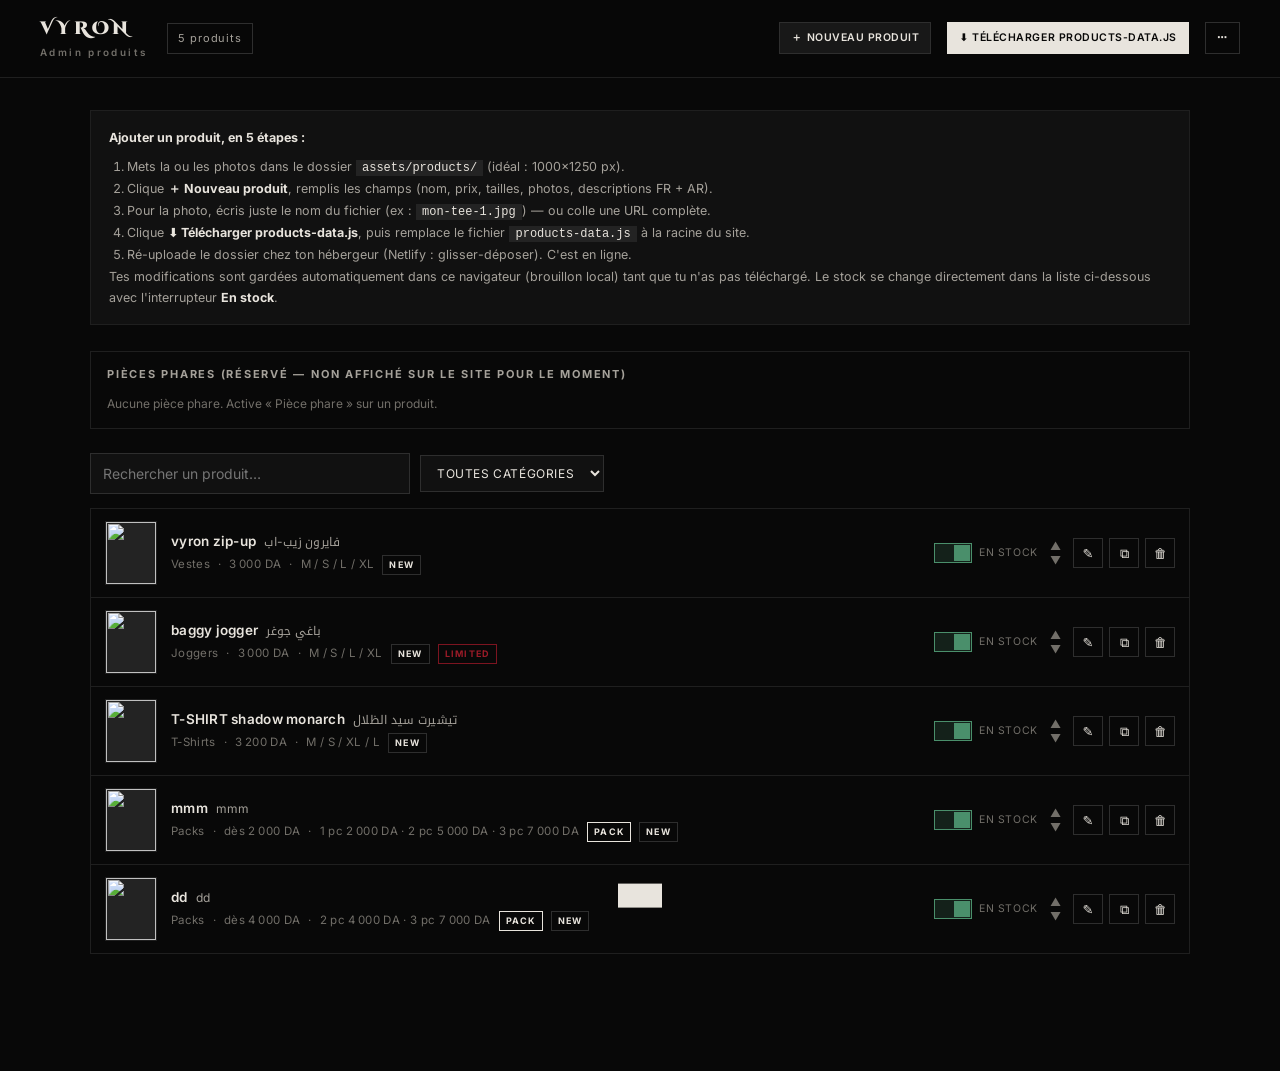
==== commit ba090653: "new change" ====
--- a/admin.html
+++ b/admin.html
@@ -189,6 +189,21 @@
   .prow__actions{ grid-column:1/-1; justify-content:space-between; flex-wrap:wrap; }
   .grid2{ grid-template-columns:1fr; }
 }
+/* ---- pack ---- */
+#editor [hidden]{ display:none !important; }
+.tagpill--pack{ color:var(--off-white); border-color:var(--off-white); }
+.pieces{ display:grid; grid-template-columns:repeat(auto-fill,minmax(112px,1fr)); gap:10px; }
+.piece-opt{ position:relative; border:1px solid var(--line); background:var(--charcoal-2); color:var(--dim); padding:0; text-align:left; cursor:pointer; transition:border-color .2s; }
+.piece-opt:hover{ border-color:var(--blood-bright); }
+.piece-opt.on{ border-color:var(--off-white); color:var(--off-white); box-shadow:0 0 0 1px var(--off-white); }
+.piece-opt__img{ display:block; aspect-ratio:4/5; background:var(--charcoal-3); position:relative; overflow:hidden; }
+.piece-opt__img img{ position:absolute; inset:0; width:100%; height:100%; object-fit:cover; }
+.piece-opt__name{ display:block; padding:7px 8px; font-size:11px; line-height:1.3; }
+.piece-opt__check{ position:absolute; top:6px; right:6px; width:20px; height:20px; background:var(--off-white); color:var(--black); font-size:12px; font-weight:700; display:flex; align-items:center; justify-content:center; }
+.combo-row{ display:flex; align-items:center; gap:14px; margin-bottom:10px; }
+.combo-row .tg{ min-width:130px; }
+.combo-row input[type=number]{ width:170px; padding:10px 12px; background:var(--charcoal-2); border:1px solid var(--line); color:var(--off-white); }
+.combo-row input[disabled]{ opacity:.35; }
 </style>
 </head>
 <body>
@@ -241,6 +256,7 @@
       <option value="jackets">Vestes</option>
       <option value="caps">Casquettes</option>
       <option value="backpacks">Sacs & Backpacks</option>
+      <option value="packs">Packs</option>
     </select>
   </div>
 
@@ -255,6 +271,14 @@
       <button class="icon-btn" id="editorClose" aria-label="Fermer">✕</button>
     </div>
     <div class="sheet__body">
+
+      <fieldset>
+        <legend>Type de produit</legend>
+        <div class="toggles">
+          <label class="tg"><span class="switch" data-sw="isPack"></span> Pack (plusieurs pièces)</label>
+        </div>
+        <div class="hint" style="margin-top:8px;font-size:11px;color:var(--muted)">Un pack est composé de produits déjà créés. Le client choisit la formule (1, 2 ou 3 pièces), puis la pièce, la taille et la couleur de chacune.</div>
+      </fieldset>
 
       <fieldset>
         <legend>Identité</legend>
@@ -278,7 +302,20 @@
         </div>
       </fieldset>
 
-      <fieldset>
+      <fieldset data-pack-only hidden>
+        <legend>Pièces du pack <span class="req" style="color:var(--blood-bright)">*</span></legend>
+        <div class="pieces" id="packPieces"></div>
+        <div class="hint" style="margin-top:8px;font-size:11px;color:var(--muted)">Clique les produits qui peuvent entrer dans ce pack. Le client pourra choisir plusieurs fois la même pièce. Tailles, couleurs et photos viennent du produit.</div>
+        <div class="errmsg" id="pack-err" style="display:none;color:var(--blood-bright);font-size:11px;margin-top:6px"></div>
+      </fieldset>
+
+      <fieldset data-pack-only hidden>
+        <legend>Formules &amp; prix <span class="req" style="color:var(--blood-bright)">*</span></legend>
+        <div id="packCombos"></div>
+        <div class="hint" style="margin-top:8px;font-size:11px;color:var(--muted)">Active les formules proposées et indique le prix total de chacune. Le prix affiché sur la boutique est « À partir de » la formule la moins chère.</div>
+      </fieldset>
+
+      <fieldset data-normal-only>
         <legend>Prix &amp; catégorie</legend>
         <div class="grid2">
           <div class="f" data-f="price">
@@ -300,7 +337,7 @@
         </div>
       </fieldset>
 
-      <fieldset>
+      <fieldset data-normal-only>
         <legend>Tailles disponibles <span class="req" style="color:var(--blood-bright)">*</span></legend>
         <div class="chips" id="sizeChips"></div>
         <div class="f" style="margin-top:12px;max-width:260px">
@@ -311,7 +348,7 @@
         <div class="errmsg" id="size-err" style="display:none;color:var(--blood-bright);font-size:11px;margin-top:6px">Choisis au moins une taille.</div>
       </fieldset>
 
-      <fieldset>
+      <fieldset data-normal-only>
         <legend>Couleurs (optionnel)</legend>
         <div id="colorRows"></div>
         <button class="btn btn--sm btn--ghost" id="btnAddColor" type="button">＋ Ajouter une couleur</button>
@@ -353,7 +390,7 @@
             <div class="errmsg">مطلوب.</div>
           </div>
         </div>
-        <div class="grid2">
+        <div class="grid2" data-normal-only>
           <div class="f">
             <label>Matière &amp; entretien (FR)</label>
             <textarea id="in-mat-fr"></textarea>
@@ -363,7 +400,7 @@
             <textarea id="in-mat-ar" dir="rtl"></textarea>
           </div>
         </div>
-        <div class="grid2">
+        <div class="grid2" data-normal-only>
           <div class="f">
             <label>Note guide des tailles (FR)</label>
             <textarea id="in-sg-fr"></textarea>
@@ -417,9 +454,42 @@
 
 /* ============ CONSTANTES ============ */
 var LS_KEY = "vyron_admin_v2";
-var CAT_LABELS = { tshirts:"T-Shirts", shorts:"Shorts", joggers:"Joggers", jackets:"Vestes", caps:"Casquettes", backpacks:"Sacs & Backpacks" };
+var CAT_LABELS = { tshirts:"T-Shirts", shorts:"Shorts", joggers:"Joggers", jackets:"Vestes", caps:"Casquettes", backpacks:"Sacs & Backpacks", packs:"Packs" };
 var SIZE_PRESET = ["S","M","L","XL","XXL","Unique"];
 var IMG_DIR = "assets/products/";
+
+/* Chemins possibles vers les images : fonctionne même si admin.html
+   est placé dans un sous-dossier du projet VYRON. */
+var IMG_MAX_PARENT_LEVELS = 8;
+function imageCandidates(v){
+  v = (v||"").trim();
+  if (!v) return [];
+  if (/^(https?:)?\/\//i.test(v) || /^data:/i.test(v)) return [v];
+  if (v.charAt(0) === "/") return [v];
+  if (v.indexOf("assets/") === 0) v = v.slice("assets/".length);
+  else if (v.indexOf(IMG_DIR) === 0) v = v.slice(IMG_DIR.length);
+  var out = [];
+  for (var i=0; i<=IMG_MAX_PARENT_LEVELS; i++){
+    var prefix = "";
+    for (var j=0; j<i; j++) prefix += "../";
+    out.push(prefix + IMG_DIR + v);
+  }
+  return out;
+}
+function attachImageFallback(img, value, onFail){
+  var candidates = imageCandidates(value);
+  var n = 0;
+  function tryNext(){
+    if (n >= candidates.length){
+      if (onFail) onFail();
+      return;
+    }
+    img.onerror = tryNext;
+    img.src = candidates[n++];
+  }
+  if (candidates.length) tryNext();
+  else if (onFail) onFail();
+}
 
 /* ============ ÉTAT ============ */
 var products = [];
@@ -444,11 +514,8 @@
 
 /* Résout une valeur d'image (nom de fichier -> chemin assets/, sinon tel quel) */
 function resolveImg(v){
-  v = (v||"").trim();
-  if (!v) return "";
-  if (/^(https?:)?\/\//i.test(v) || /^data:/i.test(v) || v.charAt(0) === "/") return v;
-  if (v.indexOf("assets/") === 0) return v;
-  return IMG_DIR + v;
+  var candidates = imageCandidates(v);
+  return candidates.length ? candidates[0] : "";
 }
 /* Forme courte pour l'affichage dans le champ (retire assets/products/) */
 function shortImg(v){
@@ -554,11 +621,12 @@
     var p = o.p, idx = o.idx;
     var img = p.images && p.images[0] ? resolveImg(p.images[0]) : "";
     var thumb = '<div class="prow__thumb">' +
-      (img ? '<img src="'+esc(img)+'" alt="" onerror="this.remove()">' : '') +
+      (img ? '<img src="'+esc(img)+'" alt="" data-img-fallback="'+esc(p.images[0])+'">' : '') +
     '</div>';
     var tags = "";
     if (p.isNew) tags += '<span class="tagpill tagpill--new">New</span>';
     if (p.isLimited) tags += '<span class="tagpill tagpill--lim">Limited</span>';
+    if (p.isPack) tags = '<span class="tagpill tagpill--pack">Pack</span>' + tags;
     if (featured.indexOf(p.id) !== -1) tags += '<span class="tagpill tagpill--feat">Phare</span>';
     return '<div class="prow" data-idx="'+idx+'">' +
       thumb +
@@ -566,8 +634,8 @@
         '<div class="prow__name">'+esc(p.name.fr || "(sans nom)")+'<span class="ar">'+esc(p.name.ar||"")+'</span></div>' +
         '<div class="prow__meta">' +
           '<span>'+esc(CAT_LABELS[p.category] || p.category)+'</span>' +
-          '<span>·</span><span>'+money(p.price)+'</span>' +
-          '<span>·</span><span>'+((p.sizes||[]).join(" / ")||"—")+'</span>' +
+          '<span>·</span><span>'+(p.isPack ? "dès " : "")+money(p.price)+'</span>' +
+          '<span>·</span><span>'+(p.isPack ? esc(packSummary(p)) : ((p.sizes||[]).join(" / ")||"—"))+'</span>' +
           tags +
         '</div>' +
       '</div>' +
@@ -580,12 +648,68 @@
       '</div>' +
     '</div>';
   }).join("");
+  $$("img[data-img-fallback]", list).forEach(function(im){
+    attachImageFallback(im, im.getAttribute("data-img-fallback"));
+  });
 }
 
 function esc(s){
   return String(s == null ? "" : s).replace(/[&<>"']/g, function(c){
     return { "&":"&amp;","<":"&lt;",">":"&gt;",'"':"&quot;","'":"&#39;" }[c];
   });
+}
+
+/* ============ PACKS ============ */
+var PACK_QTYS = [1, 2, 3];
+
+function packLowest(pk){
+  var prices = ((pk && pk.combos) || []).map(function(c){ return c.price; }).filter(function(n){ return n > 0; });
+  return prices.length ? Math.min.apply(null, prices) : 0;
+}
+function packSummary(p){
+  var combos = (p.pack && p.pack.combos) || [];
+  if (!combos.length) return "aucune formule";
+  return combos.map(function(c){ return c.qty + " pc " + money(c.price); }).join(" · ");
+}
+function packsUsing(id){
+  return products.filter(function(p){ return p.isPack && p.pack && (p.pack.pieces || []).indexOf(id) !== -1; });
+}
+function ensureDraftPack(){
+  if (!draft.pack) draft.pack = { pieces: [], combos: [] };
+  if (!draft.pack.pieces) draft.pack.pieces = [];
+  if (!draft.pack.combos) draft.pack.combos = [];
+}
+function applyPackMode(){
+  var on = !!draft.isPack;
+  if (on) ensureDraftPack();
+  $$("#editor [data-pack-only]").forEach(function(el){ el.hidden = !on; });
+  $$("#editor [data-normal-only]").forEach(function(el){ el.hidden = on; });
+  if (on) renderPackBuilder();
+}
+function renderPackBuilder(){
+  ensureDraftPack();
+  var self = editIndex !== -1 ? products[editIndex] : null;
+  var pool = products.filter(function(p){ return !p.isPack && p !== self; });
+  $("#packPieces").innerHTML = pool.length ? pool.map(function(p){
+    var img = p.images && p.images[0] ? resolveImg(p.images[0]) : "";
+    var on = draft.pack.pieces.indexOf(p.id) !== -1;
+    return '<button type="button" class="piece-opt'+(on?' on':'')+'" data-piece="'+esc(p.id)+'">' +
+      '<span class="piece-opt__img">'+(img ? '<img src="'+esc(img)+'" alt="" data-img-fallback="'+esc(p.images[0])+'">' : '')+'</span>' +
+      '<span class="piece-opt__name">'+esc(p.name.fr || p.id)+'</span>' +
+      (on ? '<span class="piece-opt__check">✓</span>' : '') +
+    '</button>';
+  }).join("") : '<div class="hint" style="grid-column:1/-1;font-size:12px;color:var(--warn)">Aucun produit trouvé dans ce catalogue. Importe ton products-data.js (menu ⋯ → Importer), ou crée d\'abord des produits normaux (t-shirt, jogger…) : un pack est composé de produits existants.</div>';
+  $$("#packPieces img[data-img-fallback]").forEach(function(im){
+    attachImageFallback(im, im.getAttribute("data-img-fallback"));
+  });
+
+  $("#packCombos").innerHTML = PACK_QTYS.map(function(n){
+    var c = draft.pack.combos.filter(function(x){ return x.qty === n; })[0];
+    return '<div class="combo-row">' +
+      '<label class="tg"><span class="switch'+(c?' on':'')+'" data-combo="'+n+'"></span> '+n+(n>1?' pièces':' pièce')+'</label>' +
+      '<input type="number" min="0" step="50" placeholder="Prix total (DA)" value="'+(c && c.price ? c.price : "")+'" data-comboprice="'+n+'"'+(c?'':' disabled')+' />' +
+    '</div>';
+  }).join("");
 }
 
 /* ============ ÉDITEUR ============ */
@@ -605,6 +729,9 @@
   if (!draft.images || !draft.images.length) draft.images = [""];
   if (!draft.sizes) draft.sizes = [];
   if (!draft.colors) draft.colors = [];
+  if (!draft.material) draft.material = { fr:"", ar:"" };
+  if (!draft.sizeGuideNote) draft.sizeGuideNote = { fr:"", ar:"" };
+  if (draft.isPack) ensureDraftPack();
   draft._featured = editIndex !== -1 && featured.indexOf(draft.id) !== -1;
   draft._idTouched = editIndex !== -1;
 
@@ -614,7 +741,7 @@
   $("#in-name-ar").value = draft.name.ar;
   $("#in-id").value = draft.id;
   $("#in-price").value = draft.price || "";
-  $("#in-category").value = draft.category;
+  $("#in-category").value = draft.isPack ? "tshirts" : draft.category;
   $("#in-desc-fr").value = draft.description.fr;
   $("#in-desc-ar").value = draft.description.ar;
   $("#in-mat-fr").value = draft.material.fr;
@@ -628,6 +755,7 @@
   renderColorRows();
   renderImgRows();
   renderSwitches();
+  applyPackMode();
   updatePreview();
 
   $("#editor").classList.add("show");
@@ -662,7 +790,7 @@
   $("#imgRows").innerHTML = draft.images.map(function(v, i){
     var resolved = resolveImg(v);
     var prev = '<div class="imgrow__prev" data-ph="'+(resolved?"introuvable":"vide")+'">' +
-      (resolved ? '<img src="'+esc(resolved)+'" alt="" onerror="this.remove()">' : '') +
+      (resolved ? '<img src="'+esc(resolved)+'" alt="" data-img-fallback="'+esc(v)+'">' : '') +
     '</div>';
     return '<div class="imgrow" data-i="'+i+'">' +
       prev +
@@ -674,6 +802,9 @@
       '</div>' +
     '</div>';
   }).join("");
+  $$("img[data-img-fallback]", $("#imgRows")).forEach(function(im){
+    attachImageFallback(im, im.getAttribute("data-img-fallback"));
+  });
 }
 
 function renderColorRows(){
@@ -690,7 +821,7 @@
   syncDraftFromInputs();
   $("#pcardCat").textContent = CAT_LABELS[draft.category] || draft.category;
   $("#pcardName").textContent = draft.name.fr || "(nom du produit)";
-  $("#pcardPrice").textContent = money(draft.price);
+  $("#pcardPrice").textContent = (draft.isPack ? "À partir de " : "") + money(draft.price);
   var badges = "";
   if (!draft.inStock) badges += '<span class="pcard__b">Rupture</span>';
   if (draft.isNew) badges += '<span class="pcard__b">New</span>';
@@ -700,8 +831,7 @@
   var el = $("#pcardImg");
   if (img){
     el.style.display = "block";
-    el.onerror = function(){ el.style.display = "none"; };
-    el.src = img;
+    attachImageFallback(el, draft.images[0], function(){ el.style.display = "none"; });
   } else {
     el.removeAttribute("src"); el.style.display = "none";
   }
@@ -712,8 +842,14 @@
   draft.name.fr = $("#in-name-fr").value.trim();
   draft.name.ar = $("#in-name-ar").value.trim();
   draft.id = $("#in-id").value.trim();
-  draft.price = parseInt($("#in-price").value, 10) || 0;
-  draft.category = $("#in-category").value;
+  if (draft.isPack){
+    ensureDraftPack();
+    draft.category = "packs";
+    draft.price = packLowest(draft.pack);
+  } else {
+    draft.price = parseInt($("#in-price").value, 10) || 0;
+    draft.category = $("#in-category").value;
+  }
   draft.description.fr = $("#in-desc-fr").value.trim();
   draft.description.ar = $("#in-desc-ar").value.trim();
   draft.material.fr = $("#in-mat-fr").value.trim();
@@ -731,6 +867,7 @@
   $$("#editor .f").forEach(function(f){ f.classList.remove("err"); });
   $("#size-err").style.display = "none";
   $("#img-err").style.display = "none";
+  $("#pack-err").style.display = "none";
 }
 
 function validateDraft(){
@@ -745,8 +882,21 @@
     var dup = products.some(function(p, i){ return p.id === draft.id && i !== editIndex; });
     if (dup){ setErr("id"); errs.push("Identifiant « "+draft.id+" » déjà utilisé"); }
   }
-  if (!(draft.price > 0)){ setErr("price"); errs.push("Prix invalide"); }
-  if (!draft.sizes.length){ $("#size-err").style.display = "block"; errs.push("Aucune taille sélectionnée"); }
+  if (!draft.isPack && !(draft.price > 0)){ setErr("price"); errs.push("Prix invalide"); }
+  if (!draft.isPack && !draft.sizes.length){ $("#size-err").style.display = "block"; errs.push("Aucune taille sélectionnée"); }
+  if (draft.isPack){
+    ensureDraftPack();
+    var packMsgs = [];
+    if (!draft.pack.pieces.length) packMsgs.push("Choisis au moins une pièce pour le pack");
+    if (!draft.pack.combos.length) packMsgs.push("Active au moins une formule (1, 2 ou 3 pièces)");
+    else if (draft.pack.combos.some(function(c){ return !(c.price > 0); })) packMsgs.push("Chaque formule activée doit avoir un prix");
+    var usedBy = editIndex !== -1 ? packsUsing(products[editIndex].id) : [];
+    if (usedBy.length) packMsgs.push("Ce produit est une pièce du pack « " + usedBy[0].name.fr + " » : il ne peut pas devenir un pack");
+    if (packMsgs.length){
+      var pe = $("#pack-err"); pe.textContent = packMsgs.join(" · "); pe.style.display = "block";
+      errs = errs.concat(packMsgs);
+    }
+  }
   var imgs = draft.images.map(function(s){ return s.trim(); }).filter(Boolean);
   if (!imgs.length){ $("#img-err").style.display = "block"; errs.push("Aucune photo"); }
   if (!draft.description.fr){ setErr("desc-fr"); errs.push("Description FR manquante"); }
@@ -764,6 +914,21 @@
   draft.colors = (draft.colors || [])
     .filter(function(c){ return c && c.name && c.name.trim(); })
     .map(function(c){ return { hex: c.hex || "#000000", name: c.name.trim() }; });
+  if (draft.isPack){
+    ensureDraftPack();
+    var liveIds = {};
+    products.forEach(function(p){ if (!p.isPack) liveIds[p.id] = true; });
+    draft.pack.pieces = draft.pack.pieces.filter(function(id){ return liveIds[id]; });
+    draft.pack.combos = draft.pack.combos
+      .filter(function(c){ return c.price > 0; })
+      .map(function(c){ return { qty: c.qty, price: c.price }; })
+      .sort(function(a, b){ return a.qty - b.qty; });
+    draft.category = "packs";
+    draft.price = packLowest(draft.pack);
+    delete draft.sizes; delete draft.colors; delete draft.material; delete draft.sizeGuideNote;
+  } else {
+    delete draft.isPack; delete draft.pack;
+  }
   var featFlag = draft._featured;
   var oldId = editIndex !== -1 ? products[editIndex].id : null;
   delete draft._featured;
@@ -777,6 +942,10 @@
     if (oldId && oldId !== draft.id){
       var fi = featured.indexOf(oldId);
       if (fi !== -1) featured[fi] = draft.id;
+      // si ce produit est une pièce de packs, suivre le nouvel identifiant
+      products.forEach(function(p){
+        if (p.isPack && p.pack && p.pack.pieces) p.pack.pieces = p.pack.pieces.map(function(x){ return x === oldId ? draft.id : x; });
+      });
     }
   }
   // pièce phare
@@ -815,12 +984,23 @@
     if (!p.name || !p.name.fr) problems.push(label + " : nom FR manquant");
     if (!p.name || !p.name.ar) problems.push(label + " : nom AR manquant");
     if (!(p.price > 0)) problems.push(label + " : prix invalide");
-    if (!p.sizes || !p.sizes.length) problems.push(label + " : aucune taille");
+    if (!p.isPack && (!p.sizes || !p.sizes.length)) problems.push(label + " : aucune taille");
     if (!p.images || !p.images.filter(Boolean).length) problems.push(label + " : aucune photo");
     if (!p.description || !p.description.fr) problems.push(label + " : description FR manquante");
     if (!p.description || !p.description.ar) problems.push(label + " : description AR manquante");
-    if (["tshirts","shorts","joggers","jackets","caps","backpacks"].indexOf(p.category) === -1)
+    if (["tshirts","shorts","joggers","jackets","caps","backpacks"].indexOf(p.category) === -1 && !(p.isPack && p.category === "packs"))
       problems.push(label + " : catégorie inconnue (" + p.category + ")");
+    if (p.isPack){
+      var pk = p.pack || {};
+      var pieces = pk.pieces || [], combos = pk.combos || [];
+      if (!pieces.length) problems.push(label + " : le pack n'a aucune pièce");
+      pieces.forEach(function(id){
+        var src = products.filter(function(x){ return x.id === id; })[0];
+        if (!src || src.isPack) problems.push(label + " : pièce introuvable (" + id + ")");
+      });
+      if (!combos.length || combos.some(function(c){ return !(c.qty > 0) || !(c.price > 0); }))
+        problems.push(label + " : il faut au moins une formule avec un prix");
+    }
   });
   return problems;
 }
@@ -929,6 +1109,12 @@
     }
     if (t.hasAttribute("data-del")){
       var di = +t.getAttribute("data-del");
+      var usedIn = packsUsing(products[di].id);
+      if (usedIn.length){
+        alert("Impossible de supprimer « " + (products[di].name.fr || products[di].id) + " » : il est utilisé dans le pack « " +
+          usedIn.map(function(x){ return x.name.fr; }).join("», «") + " ». Retire-le d'abord du pack.");
+        return;
+      }
       if (!confirm('Supprimer « ' + (products[di].name.fr || products[di].id) + ' » ?')) return;
       products.splice(di, 1);
       markDirty(); render(); toast("Produit supprimé"); return;
@@ -1039,9 +1225,9 @@
     box.innerHTML = "";
     if (resolved){
       var im = document.createElement("img");
-      im.onerror = function(){ im.remove(); };
-      im.src = resolved;
+      im.alt = "";
       box.appendChild(im);
+      attachImageFallback(im, draft.images[i], function(){ im.remove(); });
     }
     if (i === 0) updatePreview();
   });
@@ -1051,10 +1237,42 @@
     sw.addEventListener("click", function(){
       var k = sw.getAttribute("data-sw");
       if (k === "featured") draft._featured = !draft._featured;
+      else if (k === "isPack"){ draft.isPack = !draft.isPack; if (draft.isPack) ensureDraftPack(); applyPackMode(); }
       else draft[k] = !draft[k];
-      sw.classList.toggle("on");
+      sw.classList.toggle("on", k === "featured" ? !!draft._featured : !!draft[k]);
       updatePreview();
     });
+  });
+
+  // pack : pièces
+  $("#packPieces").addEventListener("click", function(e){
+    var b = e.target.closest("[data-piece]"); if (!b) return;
+    ensureDraftPack();
+    var id = b.getAttribute("data-piece");
+    var i = draft.pack.pieces.indexOf(id);
+    if (i === -1) draft.pack.pieces.push(id); else draft.pack.pieces.splice(i, 1);
+    $("#pack-err").style.display = "none";
+    renderPackBuilder();
+  });
+  // pack : formules (interrupteur + prix)
+  $("#packCombos").addEventListener("click", function(e){
+    var sw = e.target.closest("[data-combo]"); if (!sw) return;
+    ensureDraftPack();
+    var n = +sw.getAttribute("data-combo");
+    var has = draft.pack.combos.some(function(c){ return c.qty === n; });
+    if (has) draft.pack.combos = draft.pack.combos.filter(function(c){ return c.qty !== n; });
+    else draft.pack.combos.push({ qty: n, price: 0 });
+    draft.pack.combos.sort(function(a, b){ return a.qty - b.qty; });
+    $("#pack-err").style.display = "none";
+    renderPackBuilder();
+    if (!has){ var inp = $('#packCombos [data-comboprice="'+n+'"]'); if (inp) inp.focus(); }
+    updatePreview();
+  });
+  $("#packCombos").addEventListener("input", function(e){
+    var inp = e.target.closest("[data-comboprice]"); if (!inp) return;
+    var n = +inp.getAttribute("data-comboprice");
+    draft.pack.combos.forEach(function(c){ if (c.qty === n) c.price = parseInt(inp.value, 10) || 0; });
+    updatePreview();
   });
 
   // validation modal
